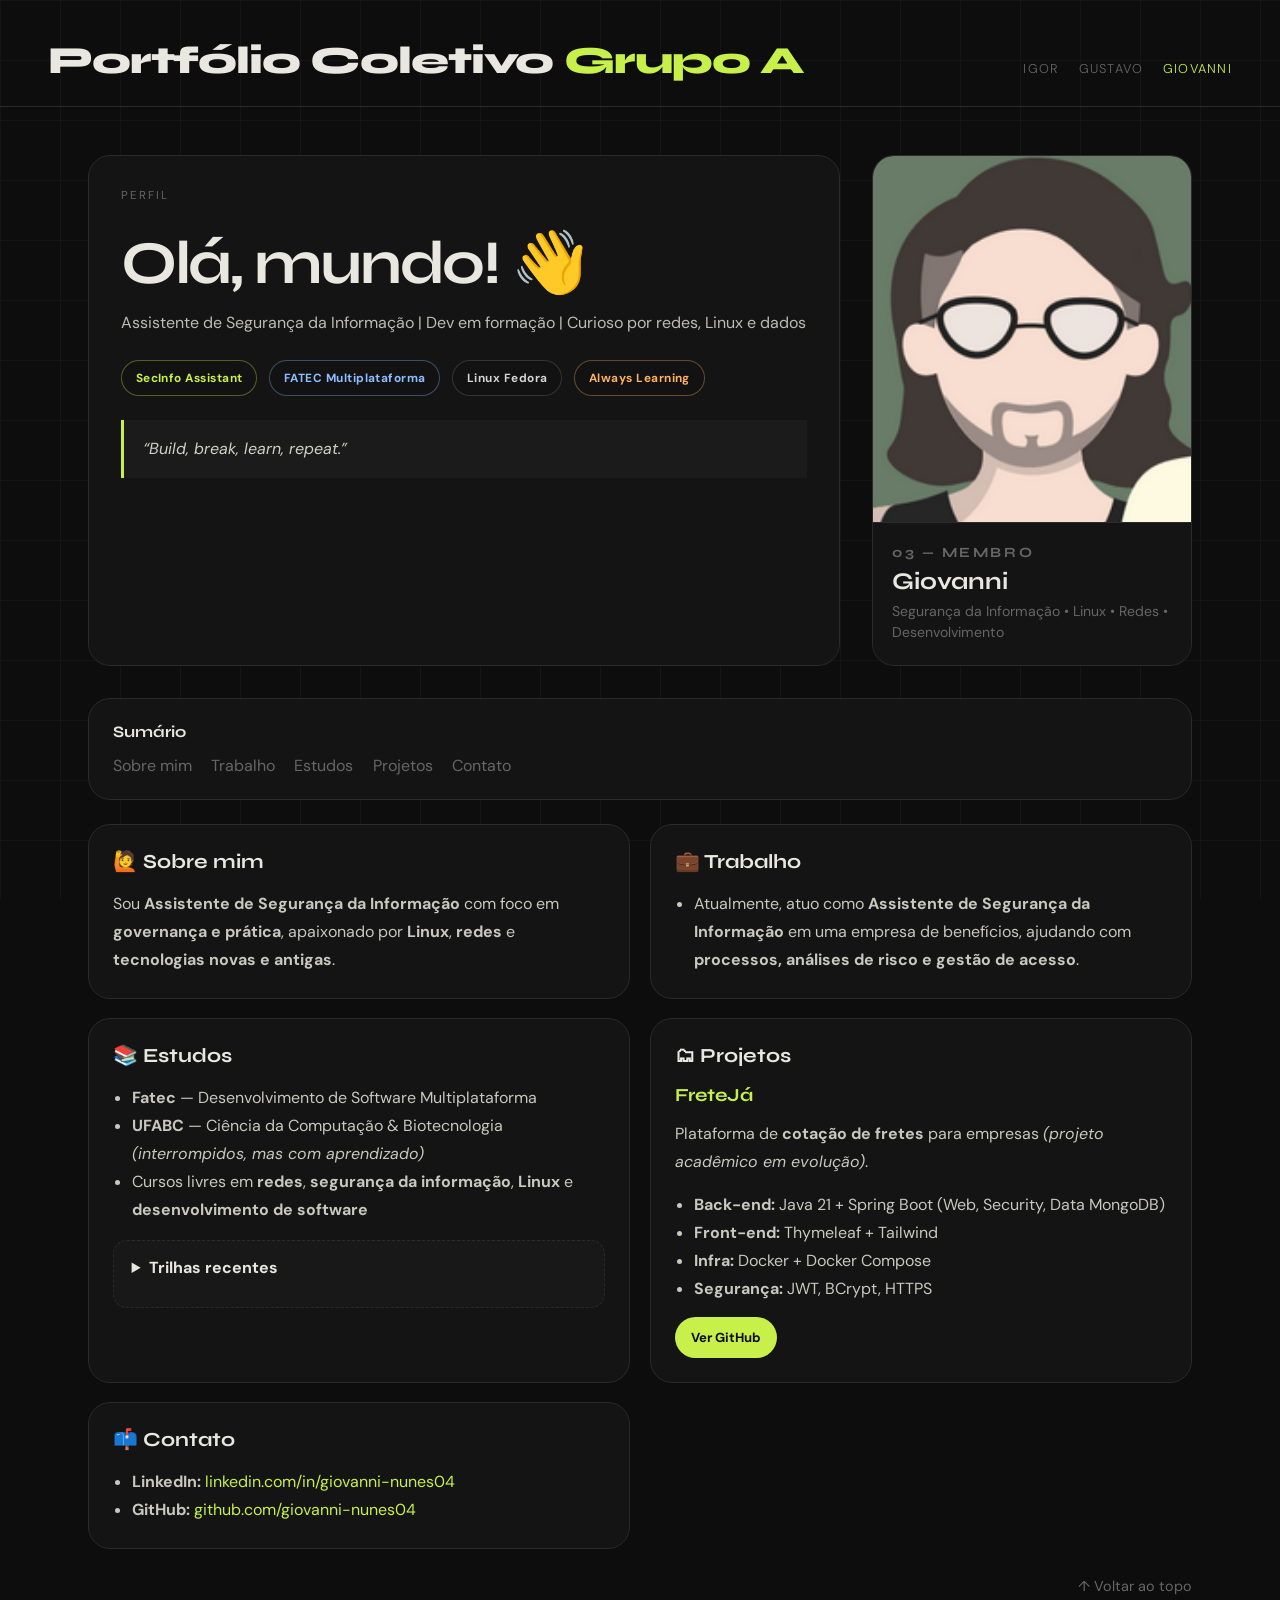
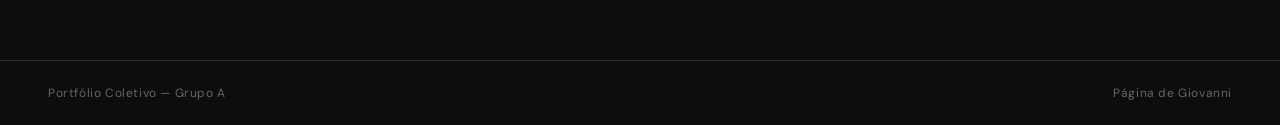
==== giovanni.html @ 7232a9cf "modified:   giovanni.html modified:   index.html modified:   style.css" ====
<!DOCTYPE html>
<html lang="pt-BR">
<head>
  <meta charset="UTF-8">
  <meta name="viewport" content="width=device-width, initial-scale=1.0">
  <title>Giovanni — Portfólio Coletivo</title>
  <link rel="preconnect" href="https://fonts.googleapis.com">
  <link href="https://fonts.googleapis.com/css2?family=Syne:wght@400;700;800&family=DM+Sans:ital,wght@0,300;0,400;0,500;1,300&display=swap" rel="stylesheet">
  <link rel="stylesheet" href="style.css">
</head>
<body>

  <header>
    <h1><a href="index.html" class="logo-link">Portfólio Coletivo <span>Grupo A</span></a></h1>
    <nav>
      <ul id="menu">
        <li><a href="igor.html">Igor</a></li>
        <li><a href="portfolioGustavo.html">Gustavo</a></li>
        <li><a href="giovanni.html" class="active">Giovanni</a></li>
      </ul>
    </nav>
  </header>

  <main class="portfolio-page">
    <section class="hero-profile" id="topo">
      <div class="hero-text">
        <p class="section-label no-line">Perfil</p>
        <h2 class="profile-title">Olá, mundo! <span>👋</span></h2>
        <p class="profile-subtitle">
          Assistente de Segurança da Informação | Dev em formação | Curioso por redes, Linux e dados
        </p>

        <div class="badge-list">
          <span class="custom-badge badge-green">SecInfo Assistant</span>
          <span class="custom-badge badge-blue">FATEC Multiplataforma</span>
          <span class="custom-badge badge-dark">Linux Fedora</span>
          <span class="custom-badge badge-orange">Always Learning</span>
        </div>

        <blockquote class="profile-quote">
          “Build, break, learn, repeat.”
        </blockquote>
      </div>

      <div class="hero-photo-card">
        <div class="profile-photo">
          <img src="images/giovanni.png" alt="Foto de Giovanni">
        </div>
        <div class="profile-photo-info">
          <p class="card-index">03 — Membro</p>
          <h3>Giovanni</h3>
          <p>Segurança da Informação • Linux • Redes • Desenvolvimento</p>
        </div>
      </div>
    </section>

    <section class="summary-box">
      <h3>Sumário</h3>
      <div class="summary-links">
        <a href="#sobre">Sobre mim</a>
        <a href="#trabalho">Trabalho</a>
        <a href="#estudos">Estudos</a>
        <a href="#projetos">Projetos</a>
        <a href="#contato">Contato</a>
      </div>
    </section>

    <section class="content-grid">
      <article class="info-panel" id="sobre">
        <h3>🙋 Sobre mim</h3>
        <p>
          Sou <strong>Assistente de Segurança da Informação</strong> com foco em
          <strong>governança e prática</strong>, apaixonado por <strong>Linux</strong>,
          <strong>redes</strong> e <strong>tecnologias novas e antigas</strong>.
        </p>
      </article>

      <article class="info-panel" id="trabalho">
        <h3>💼 Trabalho</h3>
        <ul>
          <li>
            Atualmente, atuo como <strong>Assistente de Segurança da Informação</strong>
            em uma empresa de benefícios, ajudando com
            <strong>processos, análises de risco e gestão de acesso</strong>.
          </li>
        </ul>
      </article>

      <article class="info-panel" id="estudos">
        <h3>📚 Estudos</h3>
        <ul>
          <li><strong>Fatec</strong> — Desenvolvimento de Software Multiplataforma</li>
          <li><strong>UFABC</strong> — Ciência da Computação &amp; Biotecnologia <em>(interrompidos, mas com aprendizado)</em></li>
          <li>
            Cursos livres em <strong>redes</strong>, <strong>segurança da informação</strong>,
            <strong>Linux</strong> e <strong>desenvolvimento de software</strong>
          </li>
        </ul>

        <details class="details-panel">
          <summary><strong>Trilhas recentes</strong></summary>
          <ul>
            <li>ISO 27001/27701 e governança</li>
            <li>Power BI para métricas</li>
            <li>Docker e boas práticas de serviços web</li>
            <li>Fundamentos de Java/Spring e integração com front-end</li>
          </ul>
        </details>
      </article>

      <article class="info-panel" id="projetos">
        <h3>🗂 Projetos</h3>
        <div class="project-card">
          <h4>FreteJá</h4>
          <p>
            Plataforma de <strong>cotação de fretes</strong> para empresas
            <em>(projeto acadêmico em evolução)</em>.
          </p>

          <ul class="project-list">
            <li><strong>Back-end:</strong> Java 21 + Spring Boot (Web, Security, Data MongoDB)</li>
            <li><strong>Front-end:</strong> Thymeleaf + Tailwind</li>
            <li><strong>Infra:</strong> Docker + Docker Compose</li>
            <li><strong>Segurança:</strong> JWT, BCrypt, HTTPS</li>
          </ul>

          <a href="https://github.com/giovanni-nunes04" target="_blank" class="project-button">Ver GitHub</a>
        </div>
      </article>

      <article class="info-panel" id="contato">
        <h3>📫 Contato</h3>
        <ul class="contact-links">
          <li>
            <strong>LinkedIn:</strong>
            <a href="https://www.linkedin.com/in/giovanni-nunes04" target="_blank">
              linkedin.com/in/giovanni-nunes04
            </a>
          </li>
          <li>
            <strong>GitHub:</strong>
            <a href="https://github.com/giovanni-nunes04" target="_blank">
              github.com/giovanni-nunes04
            </a>
          </li>
        </ul>
      </article>
    </section>

    <div class="back-top">
      <a href="#topo">↑ Voltar ao topo</a>
    </div>
  </main>

  <footer>
    <p>Portfólio Coletivo — Grupo A</p>
    <p>Página de Giovanni</p>
  </footer>

</body>
</html>
---- style.css ----
*, *::before, *::after {
  box-sizing: border-box;
  margin: 0;
  padding: 0;
}

:root {
  --bg: #0d0d0d;
  --surface: #161616;
  --border: #2a2a2a;
  --accent: #c8f04a;
  --accent2: #f04a7a;
  --text: #e8e8e0;
  --muted: #666;
}

body {
  background: var(--bg);
  color: var(--text);
  font-family: 'DM Sans', sans-serif;
  min-height: 100vh;
  overflow-x: hidden;
}

body::before {
  content: '';
  position: fixed;
  inset: 0;
  background-image:
    linear-gradient(var(--border) 1px, transparent 1px),
    linear-gradient(90deg, var(--border) 1px, transparent 1px);
  background-size: 60px 60px;
  opacity: 0.3;
  pointer-events: none;
  z-index: 0;
}

header {
  position: relative;
  z-index: 1;
  padding: 2.5rem 3rem 1.5rem;
  border-bottom: 1px solid var(--border);
  display: flex;
  align-items: baseline;
  justify-content: space-between;
  flex-wrap: wrap;
  gap: 1.5rem;
}

header h1 {
  font-family: 'Syne', sans-serif;
  font-weight: 800;
  font-size: clamp(1.6rem, 3vw, 2.4rem);
  letter-spacing: -0.03em;
  line-height: 1.1;
}

header h1 span {
  color: var(--accent);
}

nav ul {
  list-style: none;
  display: flex;
  gap: 1.2rem;
  flex-wrap: wrap;
}

nav ul li a {
  font-size: 0.8rem;
  font-weight: 300;
  letter-spacing: 0.1em;
  text-transform: uppercase;
  color: var(--muted);
  text-decoration: none;
  transition: color 0.2s;
}

nav ul li a:hover {
  color: var(--accent);
}

main {
  position: relative;
  z-index: 1;
  padding: 3rem 3rem 4rem;
}

.section-label {
  font-size: 0.72rem;
  letter-spacing: 0.18em;
  text-transform: uppercase;
  color: var(--muted);
  margin-bottom: 2rem;
  display: flex;
  align-items: center;
  gap: 1rem;
}

.section-label::after {
  content: '';
  flex: 1;
  height: 1px;
  background: var(--border);
}

.cards-grid {
  display: grid;
  grid-template-columns: repeat(3, minmax(220px, 280px));
  justify-content: center;
  gap: 2rem;
  max-width: 1100px;
  margin: 0 auto;
}

.card {
  position: relative;
  background: var(--surface);
  overflow: hidden;
  cursor: pointer;
  text-decoration: none;
  color: inherit;
  display: block;
  border: 1px solid var(--border);
  border-radius: 14px;
  transition: background 0.3s, transform 0.25s ease, border-color 0.25s ease;
}

.card:hover {
  background: #1e1e1e;
  transform: translateY(-4px);
  border-color: #3a3a3a;
}

.card::before {
  content: '';
  position: absolute;
  top: 0;
  left: 0;
  right: 0;
  height: 2px;
  background: var(--accent);
  transform: scaleX(0);
  transform-origin: left;
  transition: transform 0.4s cubic-bezier(0.16, 1, 0.3, 1);
}

.card:hover::before {
  transform: scaleX(1);
}

.card-photo {
  width: 100%;
  aspect-ratio: 4 / 5; /* bem menor que 9/16 */
  overflow: hidden;
  background: #111;
  position: relative;
}

.card-photo img {
  width: 100%;
  height: 100%;
  object-fit: cover;
  display: block;
  filter: grayscale(20%);
  transition: filter 0.4s, transform 0.5s cubic-bezier(0.16, 1, 0.3, 1);
}

.card:hover .card-photo img {
  filter: grayscale(0%);
  transform: scale(1.03);
}

.card-photo-placeholder {
  width: 100%;
  height: 100%;
  display: flex;
  flex-direction: column;
  align-items: center;
  justify-content: center;
  gap: 0.6rem;
  color: var(--muted);
  font-size: 0.75rem;
  letter-spacing: 0.08em;
  text-transform: uppercase;
  border: 2px dashed var(--border);
}

.card-photo-placeholder svg {
  opacity: 0.3;
}

.card-body {
  padding: 1rem 1rem 1.2rem;
  border-top: 1px solid var(--border);
}

.card-index {
  font-family: 'Syne', sans-serif;
  font-size: 0.62rem;
  font-weight: 700;
  letter-spacing: 0.18em;
  color: var(--accent);
  text-transform: uppercase;
  margin-bottom: 0.4rem;
}

.card-name {
  font-family: 'Syne', sans-serif;
  font-size: 1.25rem;
  font-weight: 800;
  letter-spacing: -0.03em;
  line-height: 1.1;
  margin-bottom: 0.45rem;
}

.card-role {
  font-size: 0.78rem;
  color: var(--muted);
  font-weight: 300;
  font-style: italic;
  margin-bottom: 1rem;
}

.card-cta {
  display: inline-flex;
  align-items: center;
  gap: 0.45rem;
  font-size: 0.68rem;
  font-weight: 700;
  letter-spacing: 0.1em;
  text-transform: uppercase;
  color: var(--text);
  transition: color 0.2s;
}

.card:hover .card-cta {
  color: var(--accent);
}

.card-cta svg {
  transition: transform 0.3s cubic-bezier(0.16, 1, 0.3, 1);
}

.card:hover .card-cta svg {
  transform: translateX(4px);
}

footer {
  position: relative;
  z-index: 1;
  padding: 1.5rem 3rem;
  border-top: 1px solid var(--border);
  display: flex;
  justify-content: space-between;
  align-items: center;
  flex-wrap: wrap;
  gap: 1rem;
}

footer p {
  font-size: 0.75rem;
  color: var(--muted);
  letter-spacing: 0.05em;
}

@media (max-width: 1024px) {
  .cards-grid {
    grid-template-columns: repeat(2, minmax(220px, 280px));
    gap: 1.5rem;
  }
}

@media (max-width: 640px) {
  header,
  main,
  footer {
    padding-left: 1.5rem;
    padding-right: 1.5rem;
  }

  .cards-grid {
    grid-template-columns: 1fr;
    max-width: 320px;
    gap: 1rem;
  }

  .card {
    width: 100%;
  }
}

.logo-link {
  color: inherit;
  text-decoration: none;
}

.logo-link span {
  color: var(--accent);
}

nav ul li a.active {
  color: var(--accent);
}

.portfolio-page {
  position: relative;
  z-index: 1;
  padding: 3rem 3rem 4rem;
  max-width: 1200px;
  margin: 0 auto;
}

.no-line::after {
  display: none;
}

.hero-profile {
  display: grid;
  grid-template-columns: minmax(0, 1.4fr) minmax(260px, 320px);
  gap: 2rem;
  align-items: stretch;
  margin-bottom: 2rem;
}

.hero-text,
.hero-photo-card,
.summary-box,
.info-panel {
  background: rgba(22, 22, 22, 0.88);
  border: 1px solid var(--border);
  border-radius: 22px;
}

.hero-text {
  padding: 2rem;
}

.profile-title {
  font-family: 'Syne', sans-serif;
  font-size: clamp(2rem, 5vw, 3.8rem);
  line-height: 0.95;
  letter-spacing: -0.04em;
  margin-bottom: 1rem;
}

.profile-title span {
  color: var(--accent);
}

.profile-subtitle {
  font-size: 1rem;
  line-height: 1.7;
  color: #bdbdb4;
  max-width: 700px;
  margin-bottom: 1.5rem;
}

.badge-list {
  display: flex;
  flex-wrap: wrap;
  gap: 0.75rem;
  margin-bottom: 1.5rem;
}

.custom-badge {
  display: inline-flex;
  align-items: center;
  min-height: 36px;
  padding: 0.45rem 0.85rem;
  border-radius: 999px;
  font-size: 0.74rem;
  font-weight: 700;
  letter-spacing: 0.04em;
  border: 1px solid var(--border);
  background: #121212;
}

.badge-green {
  color: #c8f04a;
  border-color: rgba(200, 240, 74, 0.35);
}

.badge-blue {
  color: #8ebeff;
  border-color: rgba(142, 190, 255, 0.35);
}

.badge-dark {
  color: #d4d4d4;
  border-color: rgba(255, 255, 255, 0.14);
}

.badge-orange {
  color: #ffb15c;
  border-color: rgba(255, 177, 92, 0.35);
}

.profile-quote {
  border-left: 3px solid var(--accent);
  padding: 1rem 1.2rem;
  background: rgba(255, 255, 255, 0.03);
  color: #d0d0c7;
  font-style: italic;
  line-height: 1.6;
}

.hero-photo-card {
  overflow: hidden;
  display: flex;
  flex-direction: column;
}

.profile-photo {
  aspect-ratio: 4 / 4.6;
  background: #111;
  overflow: hidden;
}

.profile-photo img {
  width: 100%;
  height: 100%;
  object-fit: cover;
  display: block;
  filter: grayscale(15%);
}

.profile-photo-info {
  padding: 1.2rem 1.2rem 1.4rem;
  border-top: 1px solid var(--border);
}

.profile-photo-info h3 {
  font-family: 'Syne', sans-serif;
  font-size: 1.5rem;
  margin-bottom: 0.45rem;
  line-height: 1;
}

.profile-photo-info p {
  color: var(--muted);
  font-size: 0.88rem;
  line-height: 1.5;
}

.summary-box {
  padding: 1.4rem 1.5rem;
  margin-bottom: 1.5rem;
}

.summary-box h3 {
  font-family: 'Syne', sans-serif;
  font-size: 1rem;
  margin-bottom: 0.9rem;
}

.summary-links {
  display: flex;
  flex-wrap: wrap;
  gap: 0.8rem 1.2rem;
}

.summary-links a {
  color: var(--muted);
  text-decoration: none;
  transition: color 0.2s ease;
}

.summary-links a:hover {
  color: var(--accent);
}

.content-grid {
  display: grid;
  grid-template-columns: repeat(2, minmax(0, 1fr));
  gap: 1.2rem;
}

.info-panel {
  padding: 1.5rem;
}

.info-panel h3 {
  font-family: 'Syne', sans-serif;
  font-size: 1.25rem;
  margin-bottom: 1rem;
}

.info-panel p,
.info-panel li {
  color: #c8c8bf;
  line-height: 1.75;
}

.info-panel ul {
  padding-left: 1.2rem;
}

.details-panel {
  margin-top: 1rem;
  padding: 1rem 1.1rem;
  border: 1px dashed var(--border);
  border-radius: 14px;
  background: rgba(255, 255, 255, 0.02);
}

.details-panel summary {
  cursor: pointer;
  margin-bottom: 0.8rem;
  color: var(--text);
}

.project-card {
  display: flex;
  flex-direction: column;
  gap: 0.9rem;
}

.project-card h4 {
  font-family: 'Syne', sans-serif;
  font-size: 1.15rem;
  color: var(--accent);
}

.project-list {
  padding-left: 1.2rem;
}

.project-button {
  display: inline-flex;
  align-self: flex-start;
  align-items: center;
  justify-content: center;
  padding: 0.75rem 1rem;
  border-radius: 999px;
  text-decoration: none;
  background: var(--accent);
  color: #0d0d0d;
  font-size: 0.82rem;
  font-weight: 700;
  transition: transform 0.2s ease, opacity 0.2s ease;
}

.project-button:hover {
  transform: translateY(-2px);
  opacity: 0.92;
}

.contact-links a {
  color: var(--accent);
  text-decoration: none;
  word-break: break-word;
}

.contact-links a:hover {
  text-decoration: underline;
}

.back-top {
  margin-top: 1.6rem;
  text-align: right;
}

.back-top a {
  color: var(--muted);
  text-decoration: none;
  font-size: 0.9rem;
}

.back-top a:hover {
  color: var(--accent);
}

@media (max-width: 960px) {
  .hero-profile {
    grid-template-columns: 1fr;
  }

  .hero-photo-card {
    max-width: 360px;
  }

  .content-grid {
    grid-template-columns: 1fr;
  }
}

@media (max-width: 640px) {
  .portfolio-page {
    padding: 2rem 1.5rem 3rem;
  }

  .hero-text,
  .hero-photo-card,
  .summary-box,
  .info-panel {
    border-radius: 18px;
  }

  .hero-text,
  .info-panel,
  .summary-box {
    padding: 1.2rem;
  }

  .summary-links {
    flex-direction: column;
    gap: 0.7rem;
  }

  .profile-photo-info h3 {
    font-size: 1.3rem;
  }
}
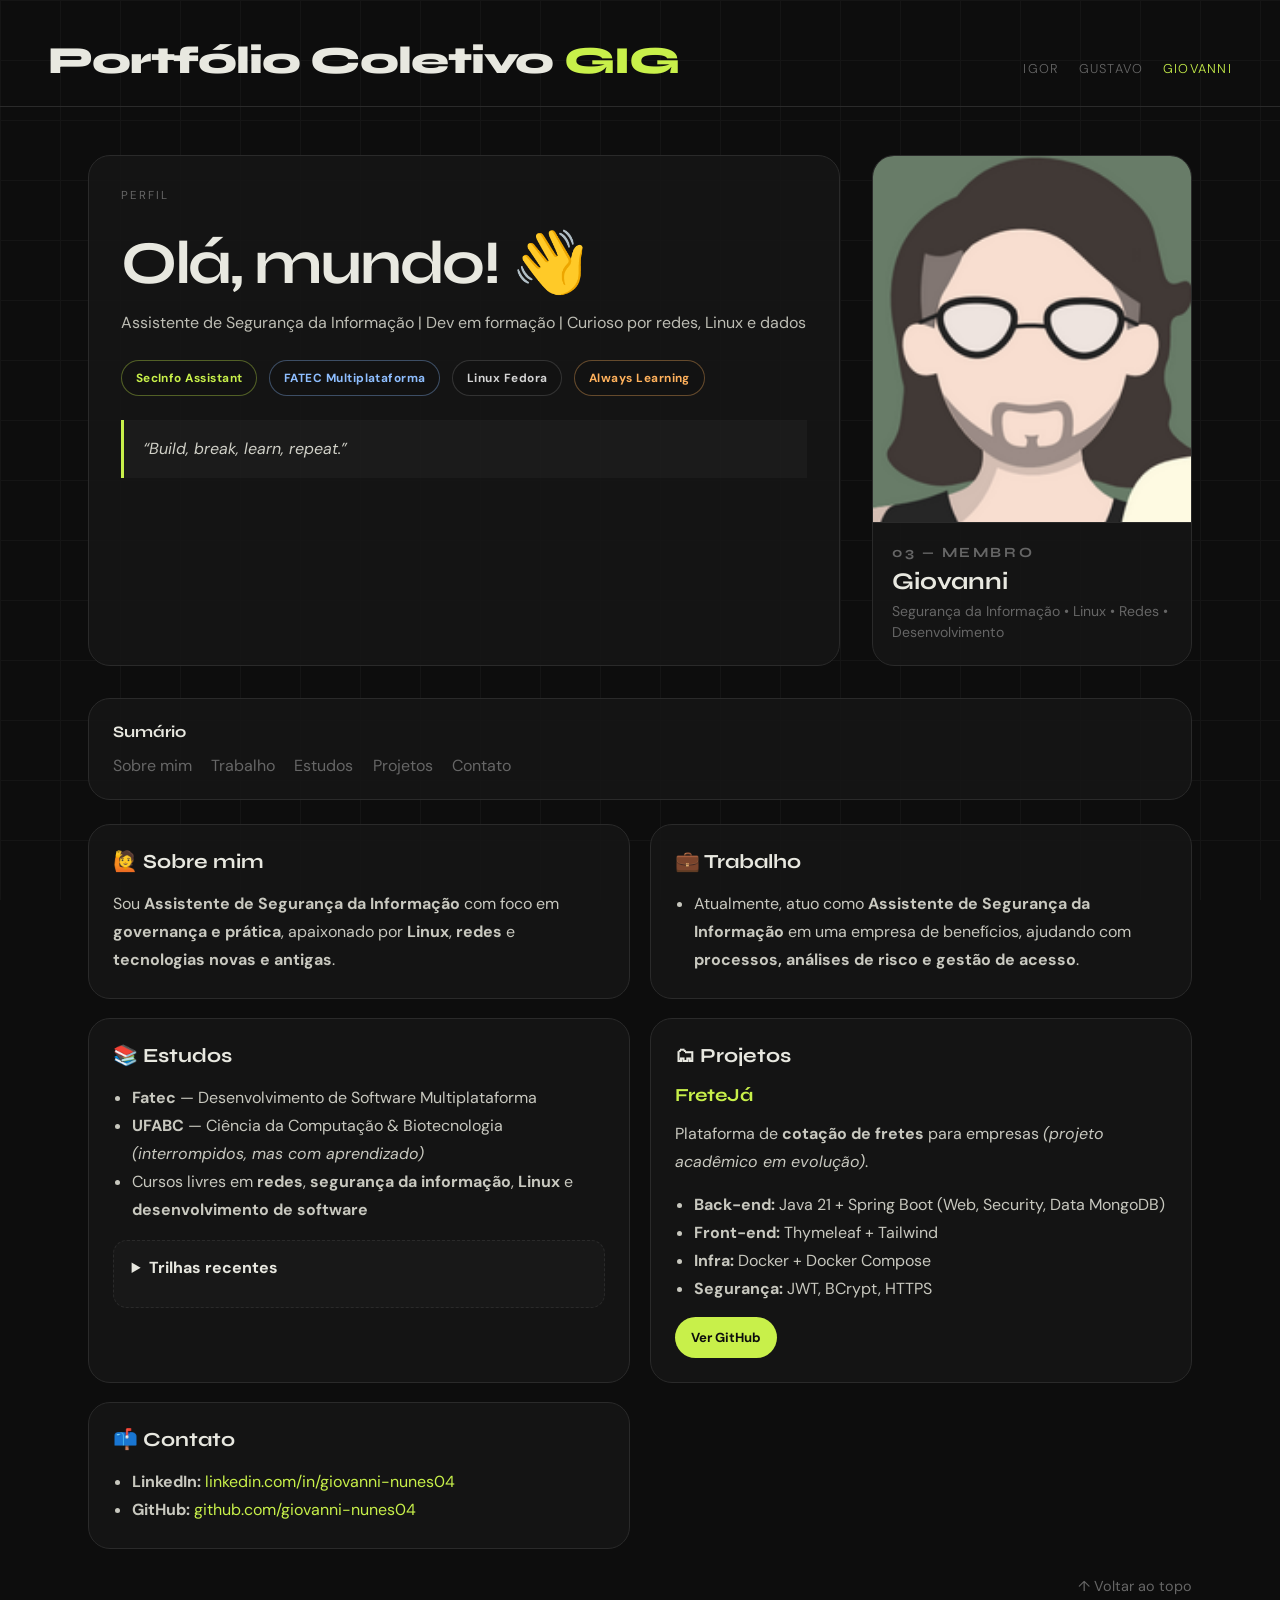
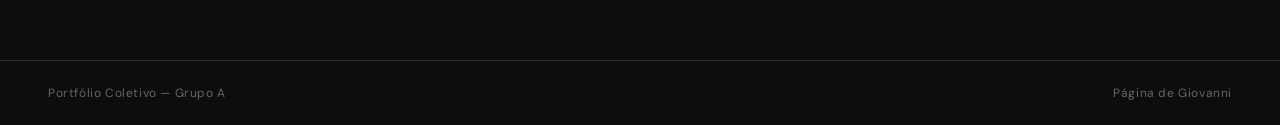
==== commit fe6362c7: "modified:   giovanni.html modified:   style.css" ====
--- a/giovanni.html
+++ b/giovanni.html
@@ -11,7 +11,7 @@
 <body>
 
   <header>
-    <h1><a href="index.html" class="logo-link">Portfólio Coletivo <span>Grupo A</span></a></h1>
+    <h1><a href="index.html" class="logo-link">Portfólio Coletivo <span>GIG</span></a></h1>
     <nav>
       <ul id="menu">
         <li><a href="igor.html">Igor</a></li>
--- a/style.css
+++ b/style.css
@@ -104,16 +104,21 @@
   background: var(--border);
 }
 
+/* HOME - CARDS */
 .cards-grid {
   display: grid;
-  grid-template-columns: repeat(3, minmax(220px, 280px));
+  grid-template-columns: repeat(3, minmax(180px, 240px));
   justify-content: center;
-  gap: 2rem;
-  max-width: 1100px;
+  gap: 1.5rem;
+  max-width: 900px;
   margin: 0 auto;
+  align-items: start;
 }
 
 .card {
+  width: 100%;
+  max-width: 240px;
+  margin: 0 auto;
   position: relative;
   background: var(--surface);
   overflow: hidden;
@@ -151,7 +156,7 @@
 
 .card-photo {
   width: 100%;
-  aspect-ratio: 4 / 5; /* bem menor que 9/16 */
+  aspect-ratio: 1 / 1.1;
   overflow: hidden;
   background: #111;
   position: relative;
@@ -191,7 +196,7 @@
 }
 
 .card-body {
-  padding: 1rem 1rem 1.2rem;
+  padding: 1rem 1rem 1.1rem;
   border-top: 1px solid var(--border);
 }
 
@@ -207,26 +212,26 @@
 
 .card-name {
   font-family: 'Syne', sans-serif;
-  font-size: 1.25rem;
+  font-size: 1.15rem;
   font-weight: 800;
   letter-spacing: -0.03em;
   line-height: 1.1;
-  margin-bottom: 0.45rem;
+  margin-bottom: 0.4rem;
 }
 
 .card-role {
-  font-size: 0.78rem;
+  font-size: 0.76rem;
   color: var(--muted);
   font-weight: 300;
   font-style: italic;
-  margin-bottom: 1rem;
+  margin-bottom: 0.9rem;
 }
 
 .card-cta {
   display: inline-flex;
   align-items: center;
   gap: 0.45rem;
-  font-size: 0.68rem;
+  font-size: 0.66rem;
   font-weight: 700;
   letter-spacing: 0.1em;
   text-transform: uppercase;
@@ -264,10 +269,16 @@
   letter-spacing: 0.05em;
 }
 
+/* RESPONSIVIDADE HOME */
 @media (max-width: 1024px) {
   .cards-grid {
-    grid-template-columns: repeat(2, minmax(220px, 280px));
-    gap: 1.5rem;
+    grid-template-columns: repeat(2, minmax(180px, 220px));
+    gap: 1.25rem;
+    max-width: 500px;
+  }
+
+  .card {
+    max-width: 220px;
   }
 }
 
@@ -281,15 +292,21 @@
 
   .cards-grid {
     grid-template-columns: 1fr;
-    max-width: 320px;
+    max-width: 240px;
     gap: 1rem;
   }
 
   .card {
     width: 100%;
-  }
-}
-
+    max-width: 240px;
+  }
+
+  .card-photo {
+    aspect-ratio: 4 / 4.5;
+  }
+}
+
+/* PÁGINA INDIVIDUAL */
 .logo-link {
   color: inherit;
   text-decoration: none;
